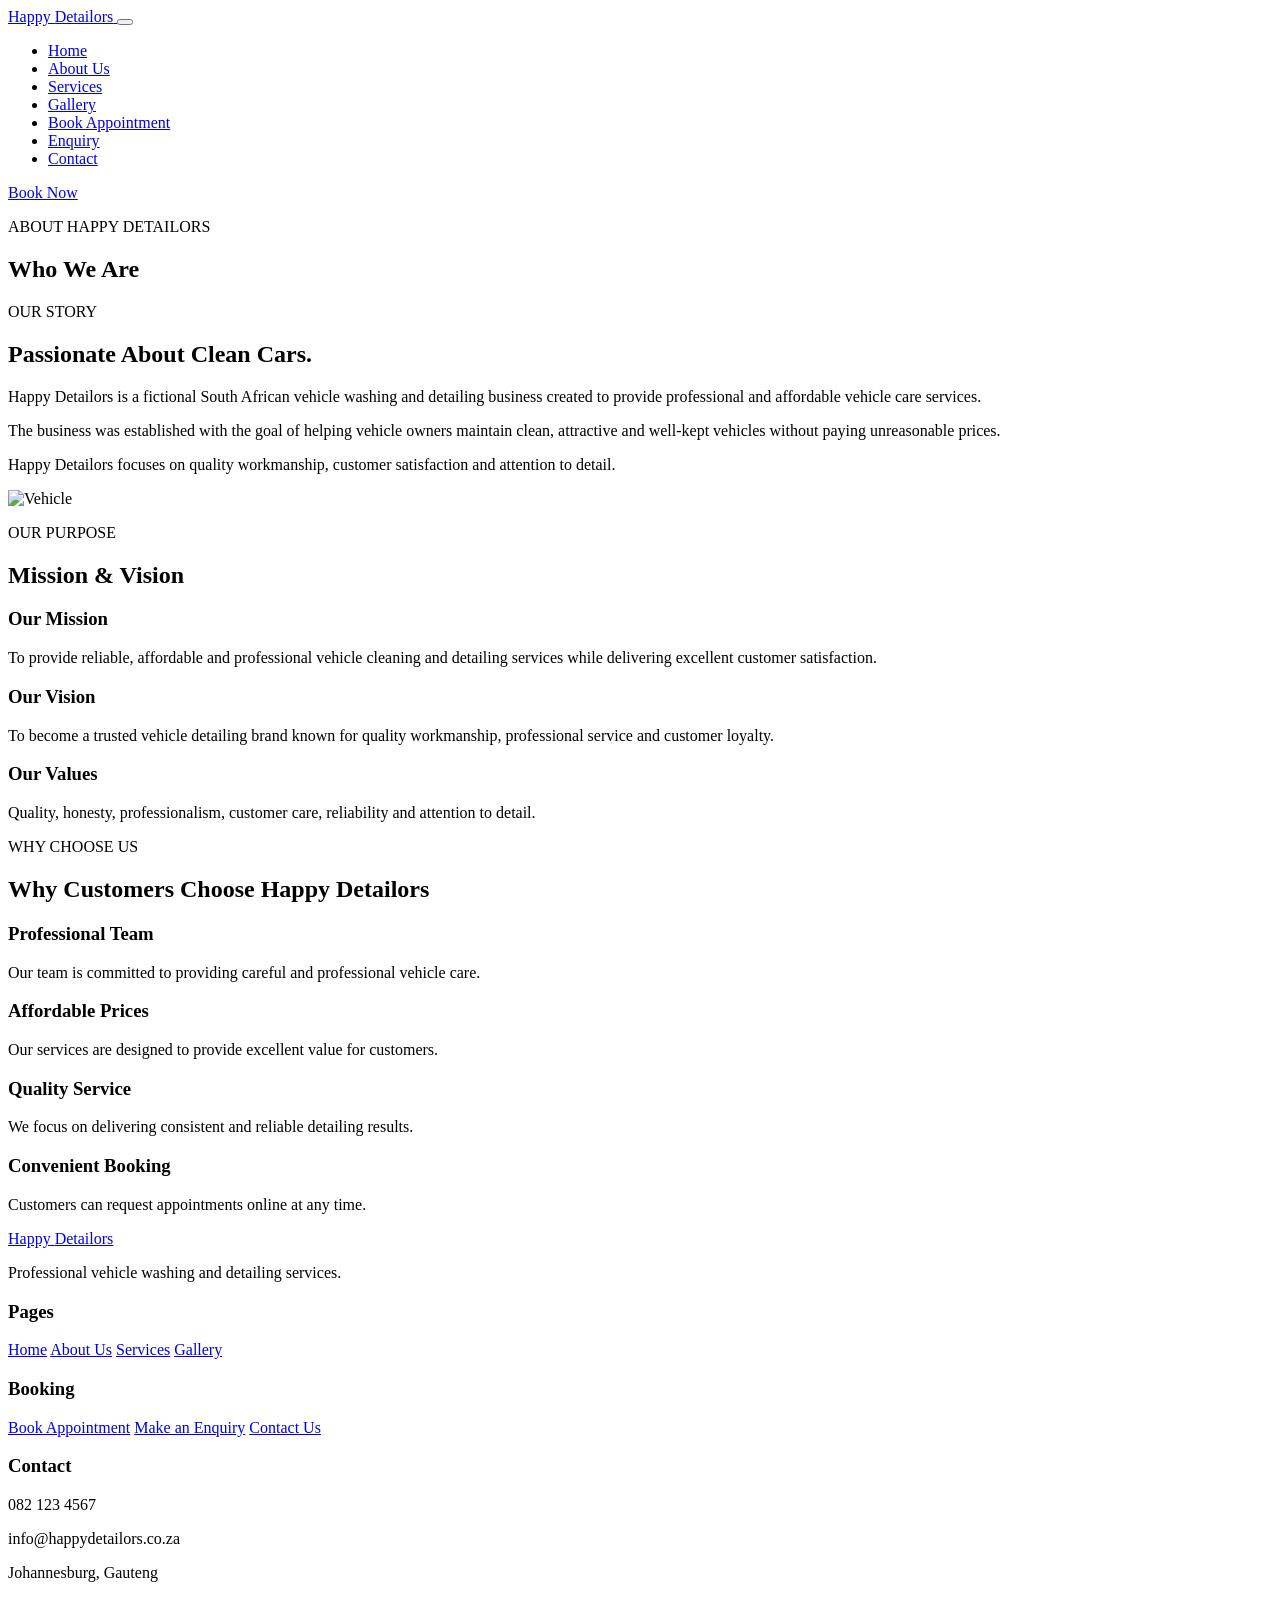
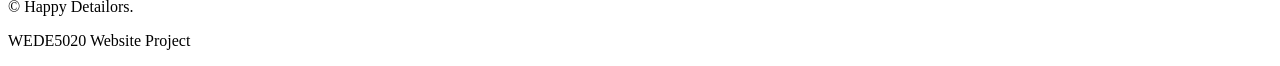
==== about.html @ be5da783 "Update website" ====
<!DOCTYPE html>
<html lang="en">

<head>

    <meta charset="UTF-8">
    <meta name="viewport" content="width=device-width, initial-scale=1.0">

    <title>Happy Detailors | About Us</title>

    <link href="https://fonts.googleapis.com/css2?family=Montserrat:wght@400;500;600;700;800&display=swap" rel="stylesheet">

</head>

<body>


<header class="header">

<nav class="navbar">

<a href="index.html" class="logo">
<i class="fa-solid fa-car-side"></i>
Happy <span>Detailors</span>
</a>

<button class="menu-toggle" id="menuToggle">
<i class="fa-solid fa-bars"></i>
</button>

<ul class="nav-links" id="navLinks">

<li><a href="index.html">Home</a></li>
<li><a href="about.html" class="active">About Us</a></li>
<li><a href="services.html">Services</a></li>
<li><a href="gallery.html">Gallery</a></li>
<li><a href="booking.html">Book Appointment</a></li>
<li><a href="enquiry.html">Enquiry</a></li>
<li><a href="contact.html">Contact</a></li>

</ul>

<a href="booking.html" class="nav-button">Book Now</a>

</nav>

</header>


<section class="page-banner">

<div>

<p>ABOUT HAPPY DETAILORS</p>

<h1>Who We Are</h1>

</div>

</section>


<section class="section">

<div class="container two-column">

<div>

<p class="section-label">OUR STORY</p>

<h2>
Passionate About
<span>Clean Cars.</span>
</h2>

<p>
Happy Detailors is a fictional South African vehicle
washing and detailing business created to provide
professional and affordable vehicle care services.
</p>

<p>
The business was established with the goal of helping
vehicle owners maintain clean, attractive and well-kept
vehicles without paying unreasonable prices.
</p>

<p>
Happy Detailors focuses on quality workmanship,
customer satisfaction and attention to detail.
</p>

</div>


<div class="image-box">

<img
src="https://images.unsplash.com/photo-1525609004556-c46c7dcf5ca0?auto=format&fit=crop&w=1000&q=80"
alt="Vehicle">

</div>

</div>

</section>


<section class="section grey-section">

<div class="container">

<div class="section-heading">

<p class="section-label">OUR PURPOSE</p>

<h2>
Mission & <span>Vision</span>
</h2>

</div>


<div class="card-grid">

<div class="info-card">

<i class="fa-solid fa-bullseye"></i>

<h3>Our Mission</h3>

<p>
To provide reliable, affordable and professional
vehicle cleaning and detailing services while
delivering excellent customer satisfaction.
</p>

</div>


<div class="info-card">

<i class="fa-solid fa-eye"></i>

<h3>Our Vision</h3>

<p>
To become a trusted vehicle detailing brand known
for quality workmanship, professional service and
customer loyalty.
</p>

</div>


<div class="info-card">

<i class="fa-solid fa-heart"></i>

<h3>Our Values</h3>

<p>
Quality, honesty, professionalism, customer care,
reliability and attention to detail.
</p>

</div>

</div>

</div>

</section>


<section class="section">

<div class="container">

<div class="section-heading">

<p class="section-label">WHY CHOOSE US</p>

<h2>
Why Customers Choose
<span>Happy Detailors</span>
</h2>

</div>


<div class="card-grid">


<div class="feature-card">

<i class="fa-solid fa-user-tie"></i>

<h3>Professional Team</h3>

<p>
Our team is committed to providing careful and
professional vehicle care.
</p>

</div>


<div class="feature-card">

<i class="fa-solid fa-sack-dollar"></i>

<h3>Affordable Prices</h3>

<p>
Our services are designed to provide excellent
value for customers.
</p>

</div>


<div class="feature-card">

<i class="fa-solid fa-star"></i>

<h3>Quality Service</h3>

<p>
We focus on delivering consistent and reliable
detailing results.
</p>

</div>


<div class="feature-card">

<i class="fa-solid fa-clock"></i>

<h3>Convenient Booking</h3>

<p>
Customers can request appointments online at
any time.
</p>

</div>

</div>

</div>

</section>


<footer class="footer">

<div class="container footer-grid">

<div>

<a href="index.html" class="logo">
<i class="fa-solid fa-car-side"></i>
Happy <span>Detailors</span>
</a>

<p>
Professional vehicle washing and detailing services.
</p>

</div>

<div class="footer-column">

<h3>Pages</h3>

<a href="index.html">Home</a>
<a href="about.html">About Us</a>
<a href="services.html">Services</a>
<a href="gallery.html">Gallery</a>

</div>

<div class="footer-column">

<h3>Booking</h3>

<a href="booking.html">Book Appointment</a>
<a href="enquiry.html">Make an Enquiry</a>
<a href="contact.html">Contact Us</a>

</div>

<div class="footer-column">

<h3>Contact</h3>

<p>082 123 4567</p>
<p>info@happydetailors.co.za</p>
<p>Johannesburg, Gauteng</p>

</div>

</div>

<div class="footer-bottom">

<p>
&copy; <span id="year"></span> Happy Detailors.
</p>

<p>WEDE5020 Website Project</p>

</div>

</footer>

<a href="https://wa.me/27821234567"
class="whatsapp"
target="_blank">
<i class="fa-brands fa-whatsapp"></i>

</a>
</body>
</html>
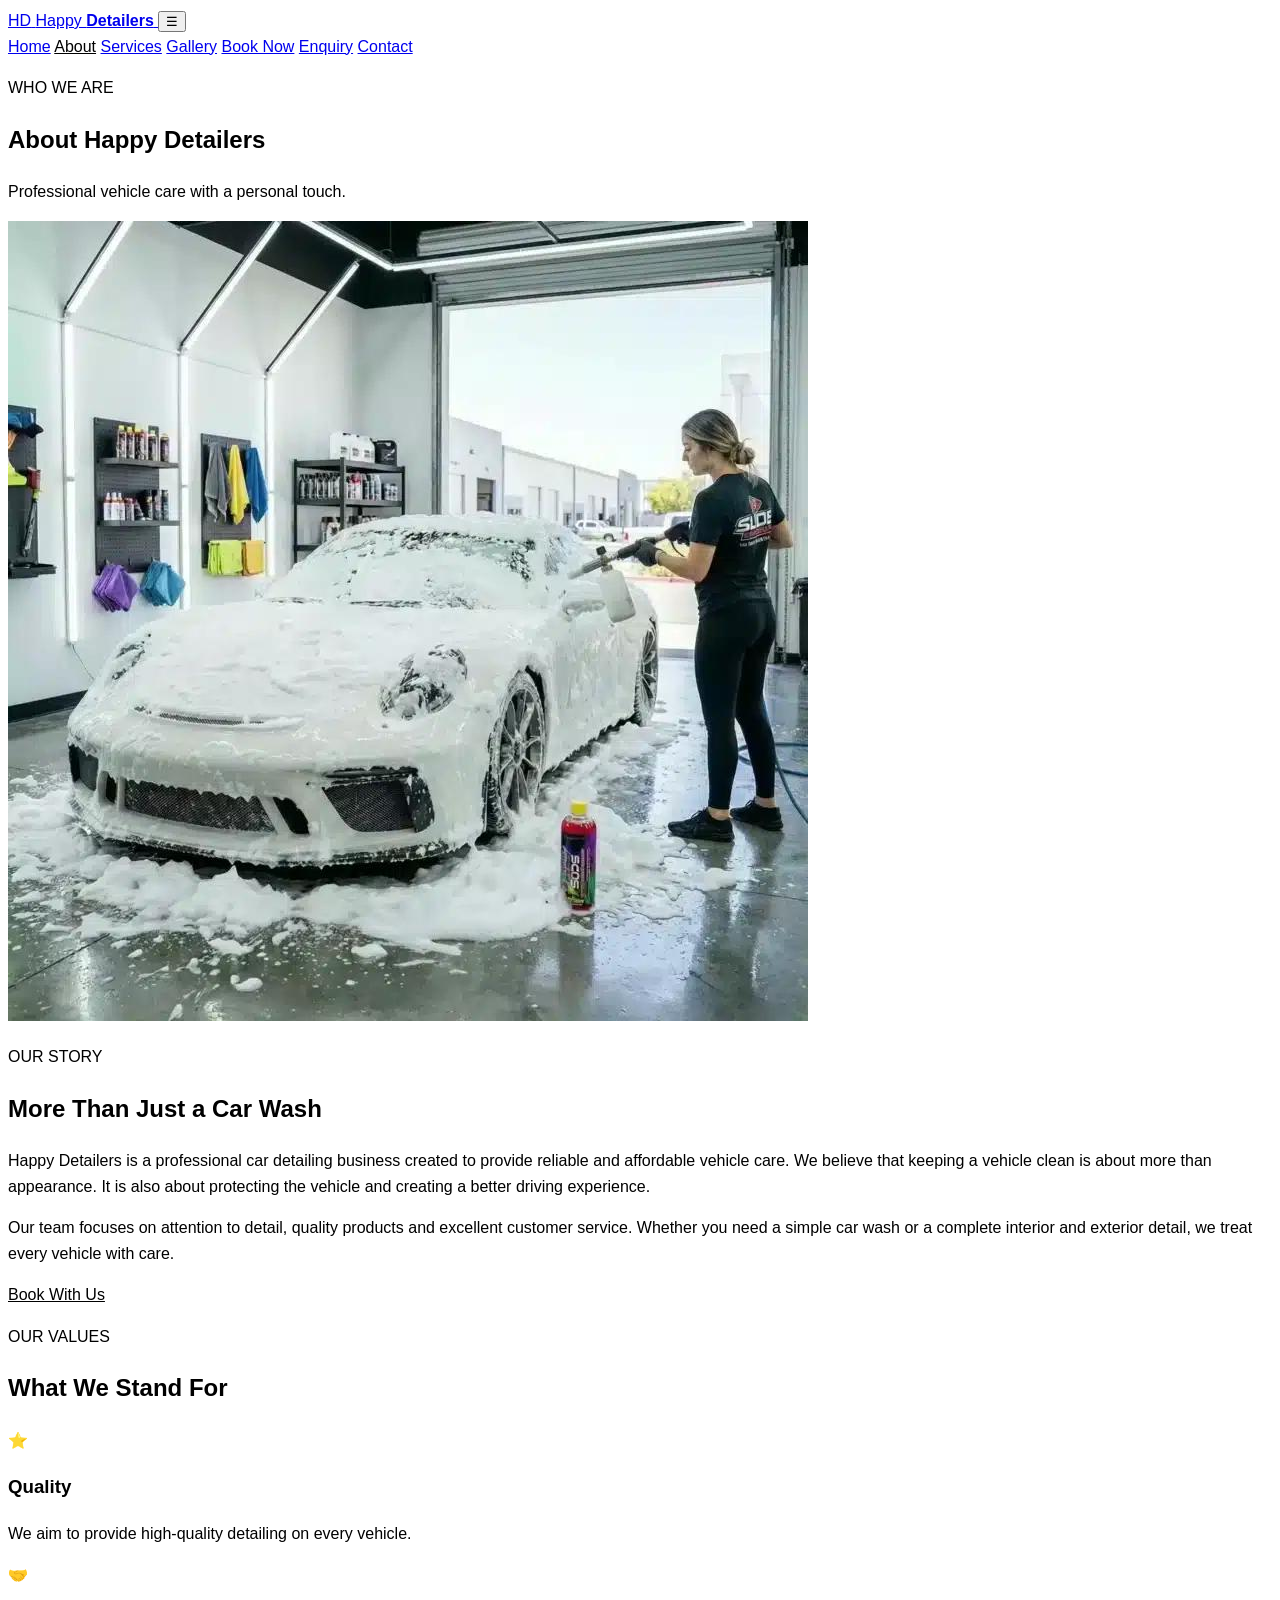
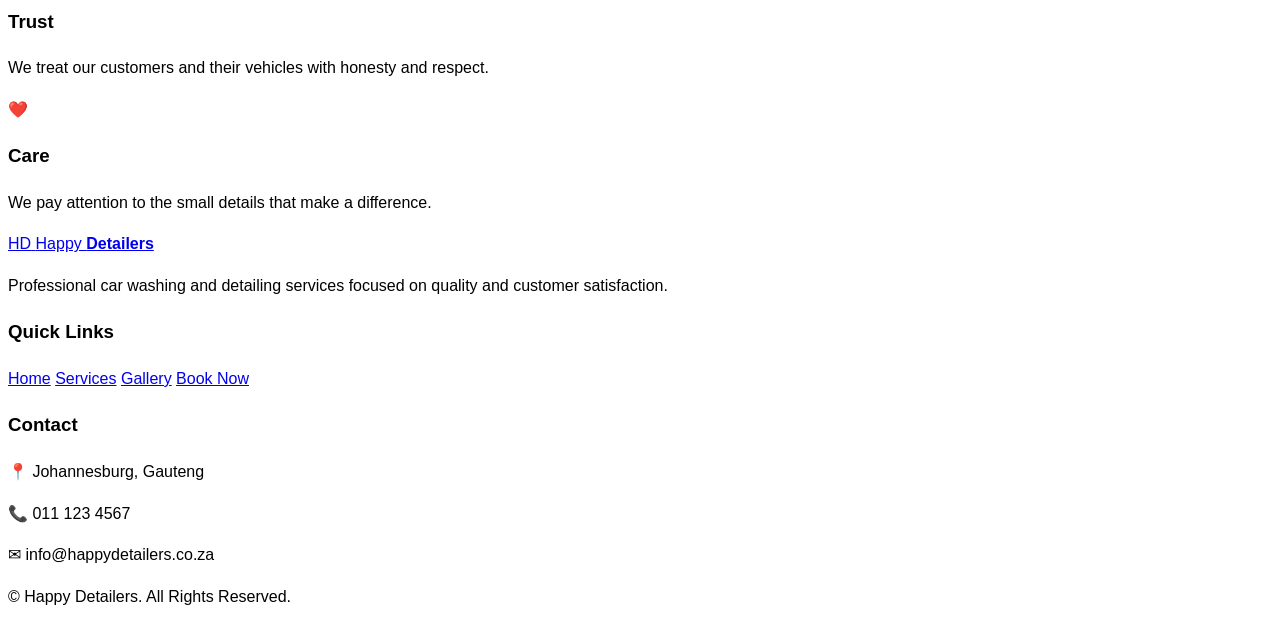
==== commit 42a8c543: "Update website" ====
--- a/about.html
+++ b/about.html
@@ -1,326 +1,198 @@
 <!DOCTYPE html>
 <html lang="en">
-
 <head>
 
     <meta charset="UTF-8">
     <meta name="viewport" content="width=device-width, initial-scale=1.0">
 
-    <title>Happy Detailors | About Us</title>
+    <title>About Us | Happy Detailers</title>
 
+    <link rel="stylesheet" href="css/styles.css">
+
+    <link rel="preconnect" href="https://fonts.googleapis.com">
+    <link rel="preconnect" href="https://fonts.gstatic.com" crossorigin>
     <link href="https://fonts.googleapis.com/css2?family=Montserrat:wght@400;500;600;700;800&display=swap" rel="stylesheet">
 
 </head>
 
 <body>
 
-
 <header class="header">
 
-<nav class="navbar">
+    <div class="container nav-container">
 
-<a href="index.html" class="logo">
-<i class="fa-solid fa-car-side"></i>
-Happy <span>Detailors</span>
-</a>
+        <a href="index.html" class="logo">
+            <span class="logo-icon">HD</span>
+            <span>Happy <strong>Detailers</strong></span>
+        </a>
 
-<button class="menu-toggle" id="menuToggle">
-<i class="fa-solid fa-bars"></i>
-</button>
+        <button class="menu-toggle" id="menuToggle">☰</button>
 
-<ul class="nav-links" id="navLinks">
+        <nav class="navbar" id="navbar">
+            <a href="index.html">Home</a>
+            <a href="about.html" class="active">About</a>
+            <a href="services.html">Services</a>
+            <a href="gallery.html">Gallery</a>
+            <a href="booking.html">Book Now</a>
+            <a href="enquiry.html">Enquiry</a>
+            <a href="contact.html">Contact</a>
+        </nav>
 
-<li><a href="index.html">Home</a></li>
-<li><a href="about.html" class="active">About Us</a></li>
-<li><a href="services.html">Services</a></li>
-<li><a href="gallery.html">Gallery</a></li>
-<li><a href="booking.html">Book Appointment</a></li>
-<li><a href="enquiry.html">Enquiry</a></li>
-<li><a href="contact.html">Contact</a></li>
-
-</ul>
-
-<a href="booking.html" class="nav-button">Book Now</a>
-
-</nav>
+    </div>
 
 </header>
 
 
+<main>
+
 <section class="page-banner">
 
-<div>
+    <div class="container">
 
-<p>ABOUT HAPPY DETAILORS</p>
+        <p class="small-title">WHO WE ARE</p>
 
-<h1>Who We Are</h1>
+        <h1>About Happy Detailers</h1>
 
-</div>
+        <p>
+            Professional vehicle care with a personal touch.
+        </p>
+
+    </div>
 
 </section>
 
 
 <section class="section">
 
-<div class="container two-column">
+    <div class="container about-grid">
 
-<div>
+        <div class="about-image">
+            <img src="images/_F4WR0TLExxnwlr7-lEGhakg_oUDuvJ_mCGQrLr1C-RzXDeaFekiOj8MmpuZEW0eDHwP3LemDoKowCGLQwpUFH_YjyyWE9HIFJ6UQEDXD-GvjuJZjHeg5dnG6D9SxtgzirO_gOec864JVghOMf1HWQJOwjIqTx96w7BMeSO1FsI.jpg" alt="Professional car detailing">
+        </div>
 
-<p class="section-label">OUR STORY</p>
+        <div class="about-content">
 
-<h2>
-Passionate About
-<span>Clean Cars.</span>
-</h2>
+            <p class="small-title">OUR STORY</p>
 
-<p>
-Happy Detailors is a fictional South African vehicle
-washing and detailing business created to provide
-professional and affordable vehicle care services.
-</p>
+            <h2>More Than Just a Car Wash</h2>
 
-<p>
-The business was established with the goal of helping
-vehicle owners maintain clean, attractive and well-kept
-vehicles without paying unreasonable prices.
-</p>
+            <p>
+                Happy Detailers is a professional car detailing business
+                created to provide reliable and affordable vehicle care.
+                We believe that keeping a vehicle clean is about more
+                than appearance. It is also about protecting the vehicle
+                and creating a better driving experience.
+            </p>
 
-<p>
-Happy Detailors focuses on quality workmanship,
-customer satisfaction and attention to detail.
-</p>
+            <p>
+                Our team focuses on attention to detail, quality products
+                and excellent customer service. Whether you need a simple
+                car wash or a complete interior and exterior detail,
+                we treat every vehicle with care.
+            </p>
 
-</div>
+            <a href="booking.html" class="btn btn-primary">
+                Book With Us
+            </a>
 
+        </div>
 
-<div class="image-box">
-
-<img
-src="https://images.unsplash.com/photo-1525609004556-c46c7dcf5ca0?auto=format&fit=crop&w=1000&q=80"
-alt="Vehicle">
-
-</div>
-
-</div>
+    </div>
 
 </section>
 
 
-<section class="section grey-section">
+<section class="section light-section">
 
-<div class="container">
+    <div class="container">
 
-<div class="section-heading">
+        <div class="section-heading">
 
-<p class="section-label">OUR PURPOSE</p>
+            <p class="small-title">OUR VALUES</p>
 
-<h2>
-Mission & <span>Vision</span>
-</h2>
+            <h2>What We Stand For</h2>
 
-</div>
+        </div>
 
 
-<div class="card-grid">
+        <div class="values-grid">
 
-<div class="info-card">
+            <div class="value-card">
+                <div>⭐</div>
+                <h3>Quality</h3>
+                <p>
+                    We aim to provide high-quality detailing
+                    on every vehicle.
+                </p>
+            </div>
 
-<i class="fa-solid fa-bullseye"></i>
+            <div class="value-card">
+                <div>🤝</div>
+                <h3>Trust</h3>
+                <p>
+                    We treat our customers and their vehicles
+                    with honesty and respect.
+                </p>
+            </div>
 
-<h3>Our Mission</h3>
+            <div class="value-card">
+                <div>❤️</div>
+                <h3>Care</h3>
+                <p>
+                    We pay attention to the small details that
+                    make a difference.
+                </p>
+            </div>
 
-<p>
-To provide reliable, affordable and professional
-vehicle cleaning and detailing services while
-delivering excellent customer satisfaction.
-</p>
+        </div>
 
-</div>
-
-
-<div class="info-card">
-
-<i class="fa-solid fa-eye"></i>
-
-<h3>Our Vision</h3>
-
-<p>
-To become a trusted vehicle detailing brand known
-for quality workmanship, professional service and
-customer loyalty.
-</p>
-
-</div>
-
-
-<div class="info-card">
-
-<i class="fa-solid fa-heart"></i>
-
-<h3>Our Values</h3>
-
-<p>
-Quality, honesty, professionalism, customer care,
-reliability and attention to detail.
-</p>
-
-</div>
-
-</div>
-
-</div>
+    </div>
 
 </section>
 
-
-<section class="section">
-
-<div class="container">
-
-<div class="section-heading">
-
-<p class="section-label">WHY CHOOSE US</p>
-
-<h2>
-Why Customers Choose
-<span>Happy Detailors</span>
-</h2>
-
-</div>
-
-
-<div class="card-grid">
-
-
-<div class="feature-card">
-
-<i class="fa-solid fa-user-tie"></i>
-
-<h3>Professional Team</h3>
-
-<p>
-Our team is committed to providing careful and
-professional vehicle care.
-</p>
-
-</div>
-
-
-<div class="feature-card">
-
-<i class="fa-solid fa-sack-dollar"></i>
-
-<h3>Affordable Prices</h3>
-
-<p>
-Our services are designed to provide excellent
-value for customers.
-</p>
-
-</div>
-
-
-<div class="feature-card">
-
-<i class="fa-solid fa-star"></i>
-
-<h3>Quality Service</h3>
-
-<p>
-We focus on delivering consistent and reliable
-detailing results.
-</p>
-
-</div>
-
-
-<div class="feature-card">
-
-<i class="fa-solid fa-clock"></i>
-
-<h3>Convenient Booking</h3>
-
-<p>
-Customers can request appointments online at
-any time.
-</p>
-
-</div>
-
-</div>
-
-</div>
-
-</section>
+</main>
 
 
 <footer class="footer">
 
-<div class="container footer-grid">
+    <div class="container footer-grid">
 
-<div>
+        <div>
+            <a href="index.html" class="logo footer-logo">
+                <span class="logo-icon">HD</span>
+                <span>Happy <strong>Detailers</strong></span>
+            </a>
 
-<a href="index.html" class="logo">
-<i class="fa-solid fa-car-side"></i>
-Happy <span>Detailors</span>
-</a>
+            <p>
+                Professional car washing and detailing services
+                focused on quality and customer satisfaction.
+            </p>
+        </div>
 
-<p>
-Professional vehicle washing and detailing services.
-</p>
+        <div>
+            <h3>Quick Links</h3>
+            <a href="index.html">Home</a>
+            <a href="services.html">Services</a>
+            <a href="gallery.html">Gallery</a>
+            <a href="booking.html">Book Now</a>
+        </div>
 
-</div>
+        <div>
+            <h3>Contact</h3>
+            <p>📍 Johannesburg, Gauteng</p>
+            <p>📞 011 123 4567</p>
+            <p>✉ info@happydetailers.co.za</p>
+        </div>
 
-<div class="footer-column">
+    </div>
 
-<h3>Pages</h3>
-
-<a href="index.html">Home</a>
-<a href="about.html">About Us</a>
-<a href="services.html">Services</a>
-<a href="gallery.html">Gallery</a>
-
-</div>
-
-<div class="footer-column">
-
-<h3>Booking</h3>
-
-<a href="booking.html">Book Appointment</a>
-<a href="enquiry.html">Make an Enquiry</a>
-<a href="contact.html">Contact Us</a>
-
-</div>
-
-<div class="footer-column">
-
-<h3>Contact</h3>
-
-<p>082 123 4567</p>
-<p>info@happydetailors.co.za</p>
-<p>Johannesburg, Gauteng</p>
-
-</div>
-
-</div>
-
-<div class="footer-bottom">
-
-<p>
-&copy; <span id="year"></span> Happy Detailors.
-</p>
-
-<p>WEDE5020 Website Project</p>
-
-</div>
+    <div class="footer-bottom">
+        <p>&copy; <span id="year"></span> Happy Detailers. All Rights Reserved.</p>
+    </div>
 
 </footer>
 
-<a href="https://wa.me/27821234567"
-class="whatsapp"
-target="_blank">
-<i class="fa-brands fa-whatsapp"></i>
+<script src="js/script.js"></script>
 
-</a>
 </body>
 </html>
--- a/css/styles.css
+++ b/css/styles.css
@@ -0,0 +1,113 @@
+// ...existing code...
+
+:root {
+    --black: #111111;
+    --black-soft: #1a1a1a;
+    --yellow: #e5a900;
+    --yellow-bright: #ffc21a;
+    --white: #ffffff;
+    --off-white: #f5f5f5;
+    --text: #161616;
+    --muted: #666666;
+    --border: #e5e5e5;
+}
+
+body {
+    font-family: "Montserrat", sans-serif;
+    color: var(--text);
+    background: var(--white);
+    line-height: 1.6;
+}
+
+.light-section {
+    background: var(--off-white);
+}
+
+.small-title,
+.hero-tag,
+.card a,
+.stat h2,
+.service-number,
+.cta .small-title,
+.footer h3,
+.navbar a:hover,
+.navbar a.active {
+    color: var(--yellow);
+}
+
+.header {
+    background: var(--black);
+    color: var(--white);
+}
+
+.logo strong {
+    color: var(--yellow);
+}
+
+.logo-icon {
+    background: var(--yellow);
+    color: var(--black);
+}
+
+.btn-primary {
+    background: var(--yellow);
+    color: var(--black);
+}
+
+.btn-primary:hover {
+    background: var(--yellow-bright);
+    transform: translateY(-2px);
+}
+
+.btn-outline {
+    border-color: var(--white);
+    color: var(--white);
+}
+
+.btn-outline:hover {
+    background: var(--white);
+    color: var(--black);
+}
+
+.btn-dark {
+    background: var(--black);
+    color: var(--white);
+}
+
+.btn-dark:hover {
+    background: var(--black-soft);
+}
+
+.stats {
+    background: var(--black);
+    color: var(--white);
+}
+
+.cta {
+    background: var(--yellow);
+}
+
+.cta .btn-primary {
+    background: var(--black);
+    color: var(--white);
+}
+
+.page-banner {
+    background: var(--black);
+    color: var(--white);
+}
+
+.price-card.featured {
+    border: 2px solid var(--yellow);
+}
+
+.popular {
+    background: var(--yellow);
+}
+
+.contact-box {
+    background: var(--black);
+    color: var(--white);
+}
+
+// ...existing code...
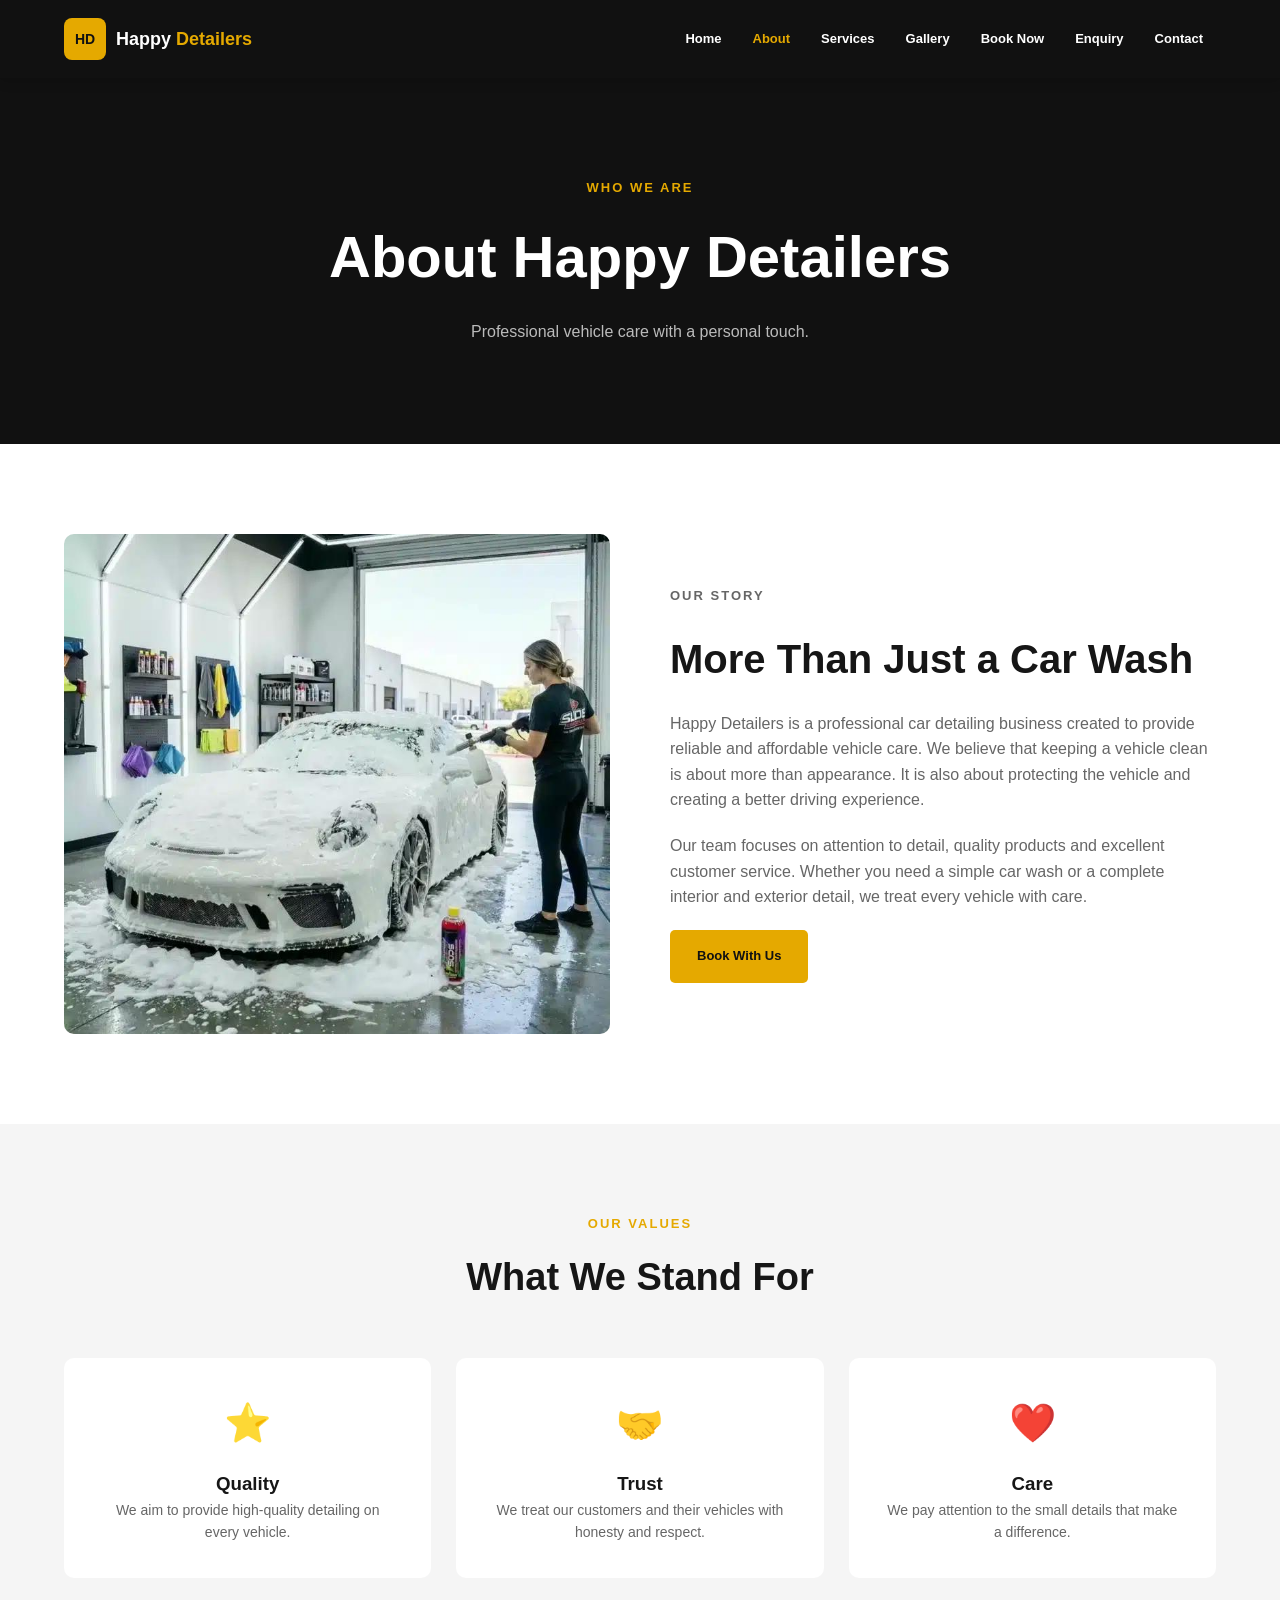
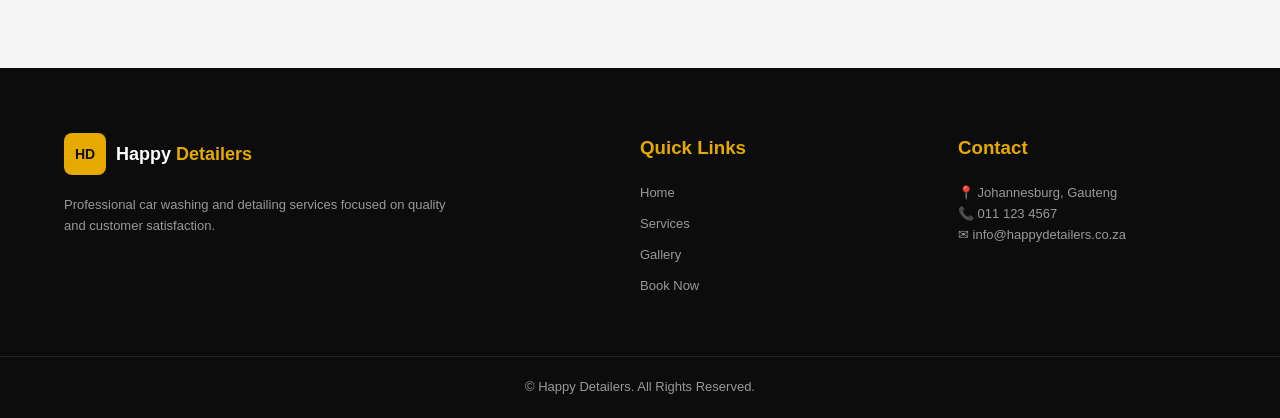
==== commit 377fa9d5: "Update website" ====
--- a/about.html
+++ b/about.html
@@ -192,7 +192,5 @@
 
 </footer>
 
-<script src="js/script.js"></script>
-
 </body>
 </html>
--- a/css/styles.css
+++ b/css/styles.css
@@ -1,113 +1,866 @@
-// ...existing code...
-
-:root {
-    --black: #111111;
-    --black-soft: #1a1a1a;
-    --yellow: #e5a900;
-    --yellow-bright: #ffc21a;
-    --white: #ffffff;
-    --off-white: #f5f5f5;
-    --text: #161616;
-    --muted: #666666;
-    --border: #e5e5e5;
+/* =========================================================
+   HAPPY DETAILERS
+   MAIN STYLESHEET
+   ========================================================= */
+
+
+/* =========================
+   RESET
+   ========================= */
+
+* {
+    margin: 0;
+    padding: 0;
+    box-sizing: border-box;
+}
+
+html {
+    scroll-behavior: smooth;
 }
 
 body {
     font-family: "Montserrat", sans-serif;
-    color: var(--text);
-    background: var(--white);
+    color: #161616;
+    background: #ffffff;
     line-height: 1.6;
 }
 
+img {
+    width: 100%;
+    display: block;
+}
+
+a {
+    text-decoration: none;
+    color: inherit;
+}
+
+button,
+input,
+select,
+textarea {
+    font-family: inherit;
+}
+
+
+/* =========================
+   GENERAL
+   ========================= */
+
+.container {
+    width: 90%;
+    max-width: 1200px;
+    margin: auto;
+}
+
+.section {
+    padding: 90px 0;
+}
+
 .light-section {
-    background: var(--off-white);
-}
-
-.small-title,
-.hero-tag,
-.card a,
-.stat h2,
-.service-number,
-.cta .small-title,
-.footer h3,
+    background: #f5f5f5;
+}
+
+.small-title {
+    color: #e5a900;
+    font-size: 13px;
+    font-weight: 800;
+    letter-spacing: 2px;
+    margin-bottom: 12px;
+}
+
+.section-heading {
+    max-width: 700px;
+    margin: 0 auto 50px;
+    text-align: center;
+}
+
+.section-heading h2 {
+    font-size: 38px;
+    margin-bottom: 15px;
+}
+
+.section-heading p:last-child {
+    color: #666;
+}
+
+
+/* =========================
+   HEADER
+   ========================= */
+
+.header {
+    background: #111111;
+    color: white;
+    position: sticky;
+    top: 0;
+    z-index: 1000;
+    box-shadow: 0 2px 12px rgba(0, 0, 0, 0.2);
+}
+
+.nav-container {
+    min-height: 78px;
+    display: flex;
+    align-items: center;
+    justify-content: space-between;
+}
+
+.logo {
+    display: flex;
+    align-items: center;
+    gap: 10px;
+    font-size: 18px;
+    font-weight: 600;
+}
+
+.logo strong {
+    color: #e5a900;
+}
+
+.logo-icon {
+    width: 42px;
+    height: 42px;
+    border-radius: 8px;
+    display: flex;
+    justify-content: center;
+    align-items: center;
+    background: #e5a900;
+    color: #111;
+    font-size: 14px;
+    font-weight: 800;
+}
+
+.navbar {
+    display: flex;
+    gap: 5px;
+}
+
+.navbar a {
+    padding: 10px 13px;
+    font-size: 13px;
+    font-weight: 600;
+    transition: 0.3s;
+}
+
 .navbar a:hover,
 .navbar a.active {
-    color: var(--yellow);
-}
-
-.header {
-    background: var(--black);
-    color: var(--white);
-}
-
-.logo strong {
-    color: var(--yellow);
-}
-
-.logo-icon {
-    background: var(--yellow);
-    color: var(--black);
+    color: #e5a900;
+}
+
+.menu-toggle {
+    display: none;
+    border: none;
+    background: transparent;
+    color: white;
+    font-size: 28px;
+    cursor: pointer;
+}
+
+
+/* =========================
+   HERO
+   ========================= */
+
+.hero {
+    min-height: 650px;
+    position: relative;
+    display: flex;
+    align-items: center;
+    background:
+        linear-gradient(rgba(0,0,0,.62), rgba(0,0,0,.72)),
+        url("../images/hero-car.jpg") center/cover no-repeat;
+    color: white;
+}
+
+.hero-content {
+    position: relative;
+    z-index: 2;
+}
+
+.hero-tag {
+    color: #e5a900;
+    font-weight: 800;
+    letter-spacing: 3px;
+    font-size: 13px;
+    margin-bottom: 18px;
+}
+
+.hero h1 {
+    font-size: clamp(42px, 7vw, 76px);
+    line-height: 1.05;
+    max-width: 800px;
+    margin-bottom: 25px;
+}
+
+.hero h1 span {
+    color: #e5a900;
+}
+
+.hero-text {
+    max-width: 620px;
+    color: #e6e6e6;
+    font-size: 17px;
+    margin-bottom: 30px;
+}
+
+.hero-buttons {
+    display: flex;
+    gap: 15px;
+    flex-wrap: wrap;
+}
+
+
+/* =========================
+   BUTTONS
+   ========================= */
+
+.btn {
+    display: inline-block;
+    padding: 14px 25px;
+    border-radius: 5px;
+    font-size: 13px;
+    font-weight: 800;
+    border: 2px solid transparent;
+    cursor: pointer;
+    transition: 0.3s;
 }
 
 .btn-primary {
-    background: var(--yellow);
-    color: var(--black);
+    background: #e5a900;
+    color: #111;
 }
 
 .btn-primary:hover {
-    background: var(--yellow-bright);
+    background: #ffc21a;
     transform: translateY(-2px);
 }
 
 .btn-outline {
-    border-color: var(--white);
-    color: var(--white);
+    border-color: white;
+    color: white;
 }
 
 .btn-outline:hover {
-    background: var(--white);
-    color: var(--black);
+    background: white;
+    color: #111;
 }
 
 .btn-dark {
-    background: var(--black);
-    color: var(--white);
+    background: #111;
+    color: white;
+    margin-left: 8px;
 }
 
 .btn-dark:hover {
-    background: var(--black-soft);
-}
+    background: #333;
+}
+
+
+/* =========================
+   STATS
+   ========================= */
 
 .stats {
-    background: var(--black);
-    color: var(--white);
-}
+    background: #111;
+    color: white;
+    padding: 35px 0;
+}
+
+.stats-grid {
+    display: grid;
+    grid-template-columns: repeat(4, 1fr);
+    text-align: center;
+}
+
+.stat {
+    border-right: 1px solid #333;
+}
+
+.stat:last-child {
+    border-right: none;
+}
+
+.stat h2 {
+    color: #e5a900;
+    font-size: 30px;
+}
+
+.stat p {
+    color: #aaa;
+    font-size: 13px;
+}
+
+
+/* =========================
+   SERVICE CARDS
+   ========================= */
+
+.service-cards {
+    display: grid;
+    grid-template-columns: repeat(3, 1fr);
+    gap: 25px;
+}
+
+.card {
+    padding: 35px;
+    border: 1px solid #e5e5e5;
+    border-radius: 10px;
+    transition: 0.3s;
+    background: white;
+}
+
+.card:hover {
+    transform: translateY(-8px);
+    box-shadow: 0 15px 35px rgba(0,0,0,.1);
+}
+
+.card-icon {
+    font-size: 38px;
+    margin-bottom: 20px;
+}
+
+.card h3 {
+    margin-bottom: 12px;
+}
+
+.card p {
+    color: #666;
+    margin-bottom: 20px;
+    font-size: 14px;
+}
+
+.card a {
+    color: #d49700;
+    font-weight: 800;
+    font-size: 13px;
+}
+
+
+/* =========================
+   CTA
+   ========================= */
 
 .cta {
-    background: var(--yellow);
+    background: #e5a900;
+    padding: 60px 0;
+}
+
+.cta-content {
+    display: flex;
+    align-items: center;
+    justify-content: space-between;
+    gap: 30px;
+}
+
+.cta .small-title {
+    color: #111;
+}
+
+.cta h2 {
+    max-width: 650px;
+    font-size: 35px;
 }
 
 .cta .btn-primary {
-    background: var(--black);
-    color: var(--white);
-}
+    background: #111;
+    color: white;
+}
+
+
+/* =========================
+   PAGE BANNER
+   ========================= */
 
 .page-banner {
-    background: var(--black);
-    color: var(--white);
+    background: #111;
+    color: white;
+    padding: 100px 0;
+    text-align: center;
+}
+
+.page-banner h1 {
+    font-size: clamp(38px, 6vw, 58px);
+    margin-bottom: 15px;
+}
+
+.page-banner p:last-child {
+    color: #bbb;
+}
+
+
+/* =========================
+   ABOUT
+   ========================= */
+
+.about-grid {
+    display: grid;
+    grid-template-columns: 1fr 1fr;
+    gap: 60px;
+    align-items: center;
+}
+
+.about-image img {
+    height: 500px;
+    object-fit: cover;
+    border-radius: 10px;
+}
+
+.about-content h2 {
+    font-size: 40px;
+    margin-bottom: 20px;
+}
+
+.about-content p {
+    color: #666;
+    margin-bottom: 20px;
+}
+
+.values-grid {
+    display: grid;
+    grid-template-columns: repeat(3, 1fr);
+    gap: 25px;
+}
+
+.value-card {
+    background: white;
+    padding: 35px;
+    border-radius: 10px;
+    text-align: center;
+}
+
+.value-card div {
+    font-size: 38px;
+    margin-bottom: 15px;
+}
+
+.value-card p {
+    color: #666;
+    font-size: 14px;
+}
+
+
+/* =========================
+   PRICING
+   ========================= */
+
+.pricing-grid {
+    display: grid;
+    grid-template-columns: repeat(3, 1fr);
+    gap: 25px;
+}
+
+.price-card {
+    border: 1px solid #ddd;
+    padding: 35px;
+    border-radius: 10px;
+    position: relative;
+    background: white;
 }
 
 .price-card.featured {
-    border: 2px solid var(--yellow);
+    border: 2px solid #e5a900;
 }
 
 .popular {
-    background: var(--yellow);
+    position: absolute;
+    top: 0;
+    right: 0;
+    background: #e5a900;
+    padding: 7px 14px;
+    font-size: 10px;
+    font-weight: 800;
+    border-radius: 0 8px 0 8px;
+}
+
+.service-number {
+    color: #e5a900;
+    font-weight: 800;
+    font-size: 14px;
+    margin-bottom: 15px;
+}
+
+.price-card h2 {
+    margin-bottom: 15px;
+}
+
+.price-card p {
+    color: #666;
+    font-size: 14px;
+    min-height: 85px;
+}
+
+.price-card h3 {
+    font-size: 25px;
+    margin: 20px 0;
+}
+
+
+/* =========================
+   GALLERY
+   ========================= */
+
+.gallery-grid {
+    display: grid;
+    grid-template-columns: repeat(3, 1fr);
+    gap: 20px;
+}
+
+.gallery-item {
+    height: 300px;
+    overflow: hidden;
+    position: relative;
+    border-radius: 8px;
+}
+
+.gallery-item img {
+    height: 100%;
+    object-fit: cover;
+    transition: 0.5s;
+}
+
+.gallery-item:hover img {
+    transform: scale(1.08);
+}
+
+.gallery-caption {
+    position: absolute;
+    bottom: 0;
+    left: 0;
+    right: 0;
+    padding: 25px;
+    color: white;
+    background: linear-gradient(transparent, rgba(0,0,0,.85));
+}
+
+.gallery-caption h3 {
+    margin-bottom: 3px;
+}
+
+.gallery-caption p {
+    font-size: 12px;
+}
+
+
+/* =========================
+   FORMS
+   ========================= */
+
+.form-container {
+    max-width: 900px;
+}
+
+.form-card {
+    background: #f7f7f7;
+    padding: 45px;
+    border-radius: 10px;
+}
+
+.form-card h2 {
+    margin-bottom: 30px;
+}
+
+.form-grid {
+    display: grid;
+    grid-template-columns: 1fr 1fr;
+    gap: 20px;
+}
+
+.form-group {
+    margin-bottom: 20px;
+}
+
+.form-group:last-child {
+    grid-column: 1 / -1;
+}
+
+.form-group label {
+    display: block;
+    margin-bottom: 8px;
+    font-size: 13px;
+    font-weight: 700;
+}
+
+.form-group input,
+.form-group select,
+.form-group textarea {
+    width: 100%;
+    padding: 14px;
+    border: 1px solid #ccc;
+    border-radius: 5px;
+    background: white;
+    outline: none;
+}
+
+.form-group input:focus,
+.form-group select:focus,
+.form-group textarea:focus {
+    border-color: #e5a900;
+}
+
+.form-message {
+    margin-top: 20px;
+    font-weight: 700;
+}
+
+
+/* =========================
+   CONTACT
+   ========================= */
+
+.contact-grid {
+    display: grid;
+    grid-template-columns: 1.2fr .8fr;
+    gap: 70px;
+}
+
+.contact-grid h2 {
+    font-size: 40px;
+    margin-bottom: 15px;
+}
+
+.contact-grid > div > p {
+    color: #666;
+}
+
+.contact-info {
+    margin-top: 35px;
+}
+
+.contact-info > div {
+    display: flex;
+    gap: 18px;
+    margin-bottom: 25px;
+}
+
+.contact-info span {
+    font-size: 25px;
+}
+
+.contact-info h3 {
+    font-size: 15px;
+}
+
+.contact-info p {
+    color: #666;
+    font-size: 14px;
 }
 
 .contact-box {
-    background: var(--black);
-    color: var(--white);
-}
-
-// ...existing code...+    background: #111;
+    color: white;
+    padding: 45px;
+    border-radius: 10px;
+}
+
+.contact-box h2 {
+    margin-bottom: 15px;
+}
+
+.contact-box p {
+    color: #bbb;
+    margin-bottom: 30px;
+}
+
+.contact-box .btn {
+    margin-bottom: 10px;
+}
+
+
+/* =========================
+   FOOTER
+   ========================= */
+
+.footer {
+    background: #0c0c0c;
+    color: white;
+    padding-top: 65px;
+}
+
+.footer-grid {
+    display: grid;
+    grid-template-columns: 2fr 1fr 1fr;
+    gap: 60px;
+    padding-bottom: 50px;
+}
+
+.footer-logo {
+    margin-bottom: 20px;
+}
+
+.footer p {
+    color: #999;
+    font-size: 13px;
+    max-width: 400px;
+}
+
+.footer h3 {
+    margin-bottom: 20px;
+    color: #e5a900;
+}
+
+.footer-grid > div > a:not(.logo) {
+    display: block;
+    color: #999;
+    margin-bottom: 10px;
+    font-size: 13px;
+}
+
+.footer-grid > div > a:not(.logo):hover {
+    color: #e5a900;
+}
+
+.footer-bottom {
+    border-top: 1px solid #222;
+    padding: 20px;
+    text-align: center;
+}
+
+.footer-bottom p {
+    max-width: none;
+    margin: auto;
+}
+
+
+/* =========================
+   RESPONSIVE TABLET
+   ========================= */
+
+@media (max-width: 900px) {
+
+    .navbar {
+        gap: 0;
+    }
+
+    .navbar a {
+        padding: 8px;
+        font-size: 11px;
+    }
+
+    .service-cards,
+    .pricing-grid {
+        grid-template-columns: repeat(2, 1fr);
+    }
+
+    .gallery-grid {
+        grid-template-columns: repeat(2, 1fr);
+    }
+
+    .about-grid,
+    .contact-grid {
+        grid-template-columns: 1fr;
+    }
+
+    .stats-grid {
+        grid-template-columns: repeat(2, 1fr);
+        gap: 25px;
+    }
+
+    .stat {
+        border-right: none;
+    }
+
+    .cta-content {
+        flex-direction: column;
+        align-items: flex-start;
+    }
+
+}
+
+
+/* =========================
+   RESPONSIVE MOBILE
+   ========================= */
+
+@media (max-width: 700px) {
+
+    .section {
+        padding: 60px 0;
+    }
+
+    .menu-toggle {
+        display: block;
+    }
+
+    .navbar {
+        position: absolute;
+        top: 78px;
+        left: 0;
+        width: 100%;
+        background: #111;
+        display: none;
+        flex-direction: column;
+        padding: 15px 5%;
+    }
+
+    .navbar.show {
+        display: flex;
+    }
+
+    .navbar a {
+        padding: 13px 0;
+        border-bottom: 1px solid #222;
+        font-size: 13px;
+    }
+
+    .hero {
+        min-height: 600px;
+    }
+
+    .hero h1 {
+        font-size: 43px;
+    }
+
+    .hero-text {
+        font-size: 15px;
+    }
+
+    .stats-grid {
+        grid-template-columns: 1fr 1fr;
+    }
+
+    .service-cards,
+    .pricing-grid,
+    .gallery-grid,
+    .values-grid {
+        grid-template-columns: 1fr;
+    }
+
+    .about-image img {
+        height: 350px;
+    }
+
+    .about-content h2,
+    .contact-grid h2 {
+        font-size: 32px;
+    }
+
+    .gallery-item {
+        height: 280px;
+    }
+
+    .form-card {
+        padding: 25px;
+    }
+
+    .form-grid {
+        grid-template-columns: 1fr;
+    }
+
+    .form-group:last-child {
+        grid-column: auto;
+    }
+
+    .footer-grid {
+        grid-template-columns: 1fr;
+        gap: 35px;
+    }
+
+    .cta h2 {
+        font-size: 28px;
+    }
+
+    .btn-dark {
+        margin-left: 0;
+    }
+
+}
